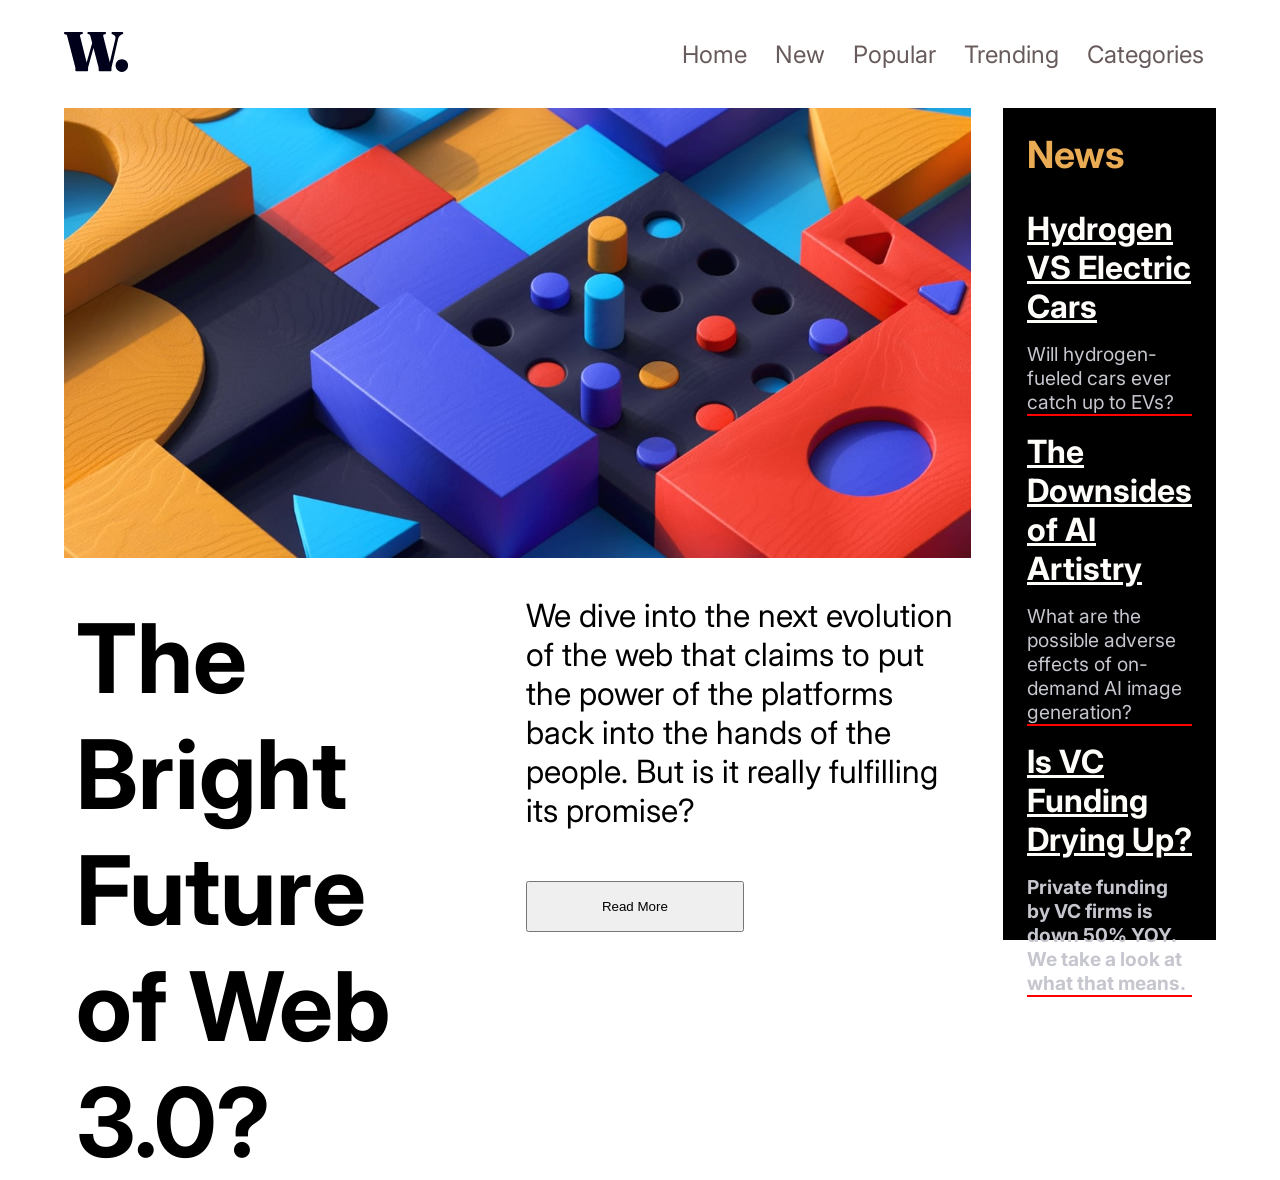
==== index.html @ c896c4df "initial commit" ====
<!DOCTYPE html>
<html lang="en">
<head>
  <meta charset="UTF-8">
  <meta name="viewport" content="width=device-width, initial-scale=1.0"> <!-- displays site properly based on user's device -->

  <link rel="icon" type="image/png" sizes="32x32" href="./assets/images/favicon-32x32.png">
  
  <title>Frontend Mentor | News homepage</title>
  <link rel="stylesheet" href="/style.css">

  <!-- Feel free to remove these styles or customise in your own stylesheet 👍 -->
  <!-- <style>
    .attribution { font-size: 11px; text-align: center; }
    .attribution a { color: hsl(228, 45%, 44%); }
  </style> -->
</head>
<body>
  <div class="container">
    <header>
     <nav>
      <div class="nav">
      <img src="/assets/images/logo.svg" alt="logo">
      </div>
      <div class="nav">
      <ul class="nav-list">
        <li class="nav-bar">Home</li>
        <li class="nav-bar">New</li>
        <li class="nav-bar">Popular</li>
        <li class="nav-bar">Trending</li>
        <li class="nav-bar">Categories</li>
      </ul>
      </div>
     </nav>
    </header>
    <main>
      <div class="grid-container">
        <div class="box">
        </div>
        <div class="box">
          <div class="sidebar">
            <h3 class="sidebar-heading">News</h3>
            <div class="flex-menu">
              <div class="menu">
                <a href="">
                  <h4 class="sub-heading">Hydrogen VS Electric Cars</h4>
                </a>
                <p>Will hydrogen-fueled cars ever catch up to EVs?</p>
              </div>
              <div class="menu">
                <a href="">
                  <h4 class="sub-heading">The Downsides of AI Artistry</h4>
                </a>
                <p>What are the possible adverse effects of on-demand AI image generation?</p>
              </div>
              <div class="menu">
                <a href="">
                  <h4 class="sub-heading">Is VC Funding Drying Up?<h3>
                </a>
                    <p>Private funding by VC firms is down 50% YOY. We take a look at what that means.
                    <p>
              </div>
            </div>
          </div>
        </div>
        <div class="box">
          <h2>The Bright Future of Web 3.0?</h2>
        </div>
        <div class="box">
          <p>We dive into the next evolution of the web that claims to put the power of the platforms back into the hands of the
          people.
          But is it really fulfilling its promise?</p>
          <button>Read More</button>
        </div>
        
      </div>

      </div>
    </main>
  </div>

</body>
</html>


  
  
  
  
  
<!--   
  The Bright Future of Web 3.0?
  
  We dive into the next evolution of the web that claims to put the power of the platforms back into the hands of the
  people.
  But is it really fulfilling its promise?
  
  Read more
  
  New
  
  Hydrogen VS Electric Cars
  Will hydrogen-fueled cars ever catch up to EVs?
  
  <h3>The Downsides of AI Artistry</h3>
  <p>What are the possible adverse effects of on-demand AI image generation?</p>
  
  <h3>Is VC Funding Drying Up?<h3>
  <p>Private funding by VC firms is down 50% YOY. We take a look at what that means.<p>
  
  01
  Reviving Retro PCs
  What happens when old PCs are given modern upgrades?
  
  02
  Top 10 Laptops of 2022
  Our best picks for various needs and budgets.
  
  03
  The Growth of Gaming
  How the pandemic has sparked fresh opportunities. -->
  
  <!-- <div class="attribution">
    Challenge by <a href="https://www.frontendmentor.io?ref=challenge" target="_blank">Frontend Mentor</a>.
    Coded by
<a href="#">Your Name Here</a>.
</div> -->
---- style.css ----
@import url('https://fonts.googleapis.com/css2?family=Inter:wght@200;400&display=swap');

* {
    margin: 0;
    padding: 0;
    box-sizing: border-box;
}

body {

    min-height: 100vh;
    margin-inline: 4rem;
    font-family: Inter;
}

.container {
    display: flex;
    flex-direction: column;
}

nav {
    display: flex;
    flex-direction: row;
    justify-content: space-between;
    align-items: center;
    margin: 2rem auto;

}

ul {
    list-style-type: none;
}

ul li {
    display: inline-block;
    margin-inline: 0.5em;
    color: #685b5b;
    font-size: 1.5rem;
}

.grid-container {
    display: grid;
    grid-template-columns: 2fr 1fr 1fr 1fr;
    grid-auto-rows: 400px;
    column-gap: 2rem;
    ;
    row-gap: 2rem;
}

.box {
    background-color: #000;
    color: #fff;
    font-size: 2rem;
    padding: 0.5rem;

}

.box:nth-child(1) {
    min-height: 450px;
    background-image: url(/assets/images/image-web-3-desktop.jpg);
    background-size: cover;
}

.box:nth-child(3) {
    margin-top: 3rem;
    font-size: 4rem;
    padding: .75rem;
    color: #000;
    background-color: #fff;
}



.box:nth-child(4) {
    display: flex;
    flex-direction: column;
    justify-content: space-between;
    margin-top: 3rem;
    background-color: #fff;
    color: #000;
}

/* .box.box:nth-child(2) {
    background-color: hsl(240, 100%, 5%);
    display: flex;
    flex-direction: column;
    justify-content: space-between;
    align-items: center;



} */

h2 {
    color: #000;
}

button {

    padding: 1rem;
    width: 50%;
    /* margin: 4rem auto; */

}

.grid-container .box:first-child {
    grid-column: 1/4;
    grid-row: 1/2;

}



.grid-container .box:nth-child(2) {

    grid-row: 1/3;


}


.grid-container .box:nth-child(3) {
    grid-column: 1/2;
}

.grid-container .box:nth-child(4) {
    grid-column: 2/4;

}

.sidebar {
    display: flex;
    flex-direction: column;
    justify-content: space-between;
    padding: 1rem;

}



.sidebar-heading {
    font: .5rem;
    color: hsl(35, 77%, 62%);
    margin-bottom: 1rem;
}

.sub-heading {
    margin: 1rem auto;
}

.menu {
    border-bottom: 2px solid red;
}

.menu p {
    font-size: 1.2rem;



}




.menu p {
    color: hsl(233, 8%, 79%);
}



.menu a:visited {
    color: hsl(36, 100%, 99%)
}


.menu a h4:hover,
.menu a h4:focus {
    color: hsl(35, 77%, 62%);
}

.menu a h4:active {
    color: hsl(0, 0%, 100%);
}


@media screen and (min-width: 300px) {}
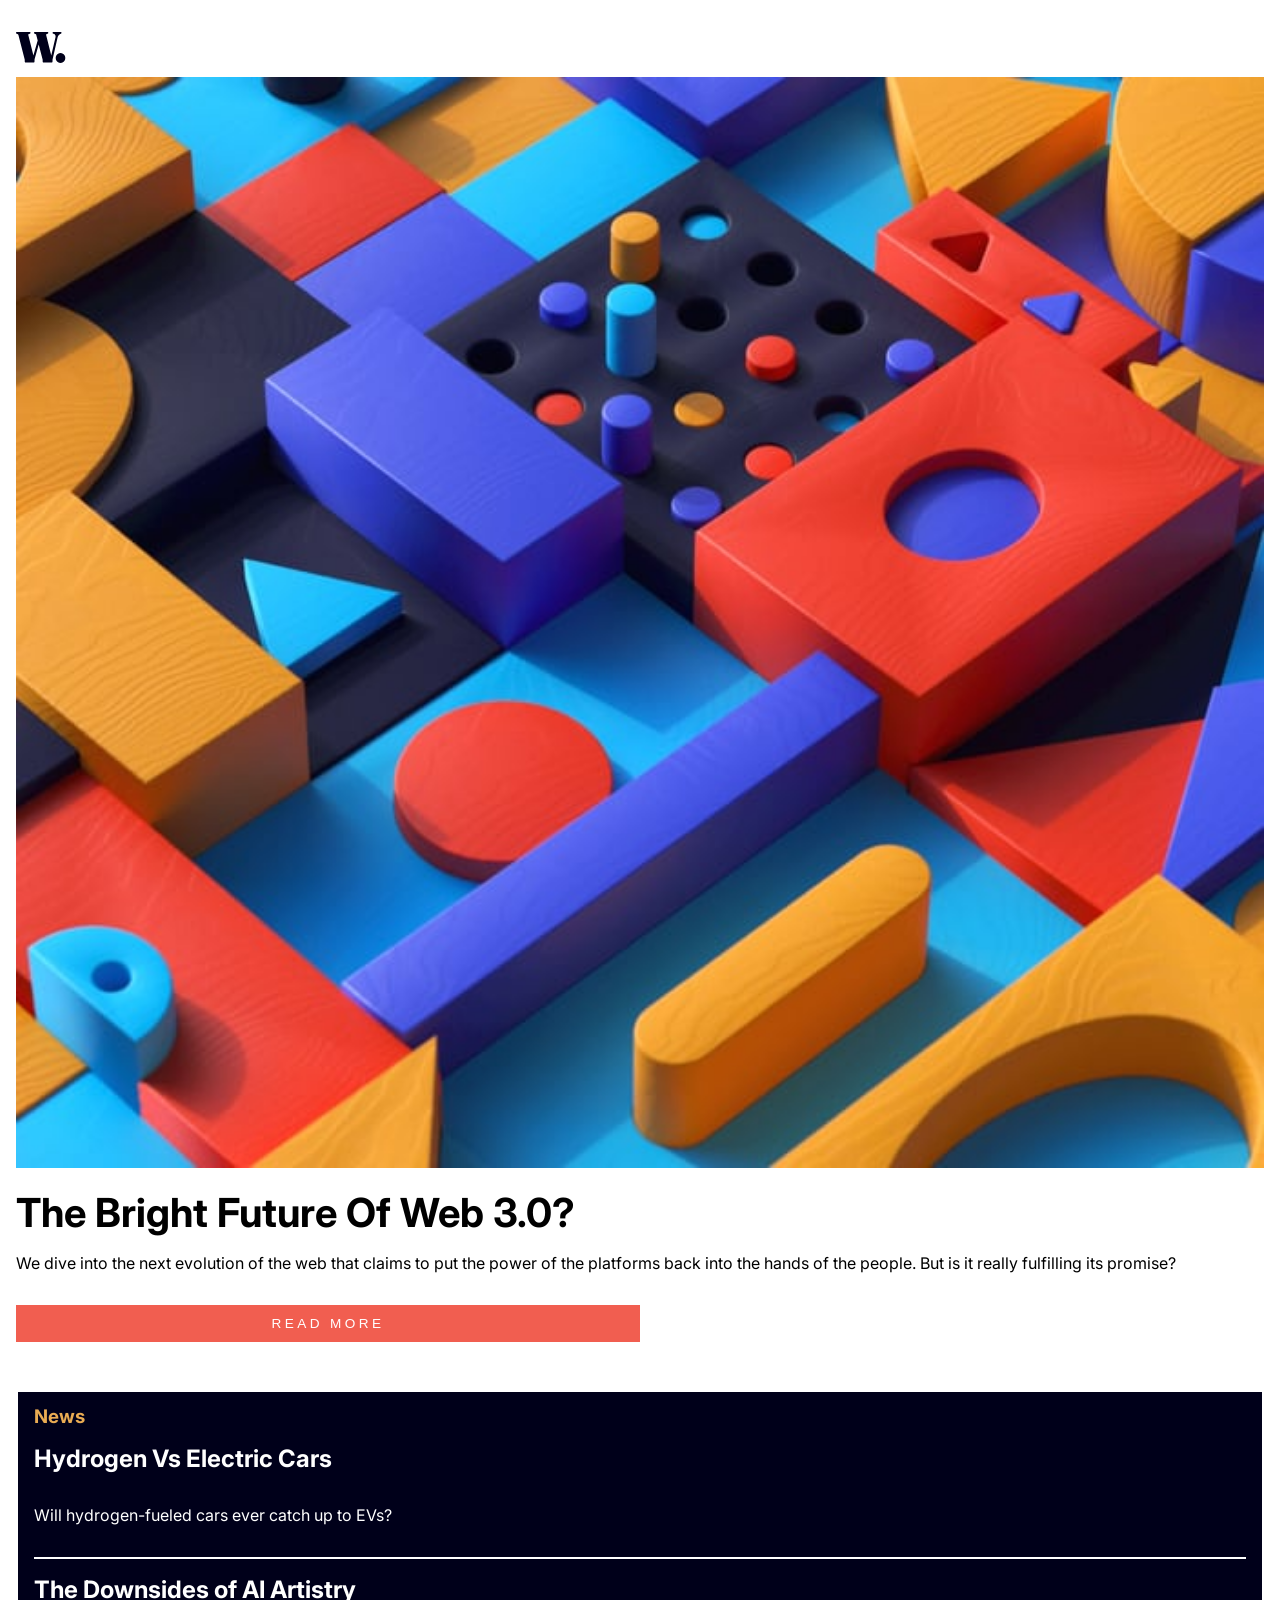
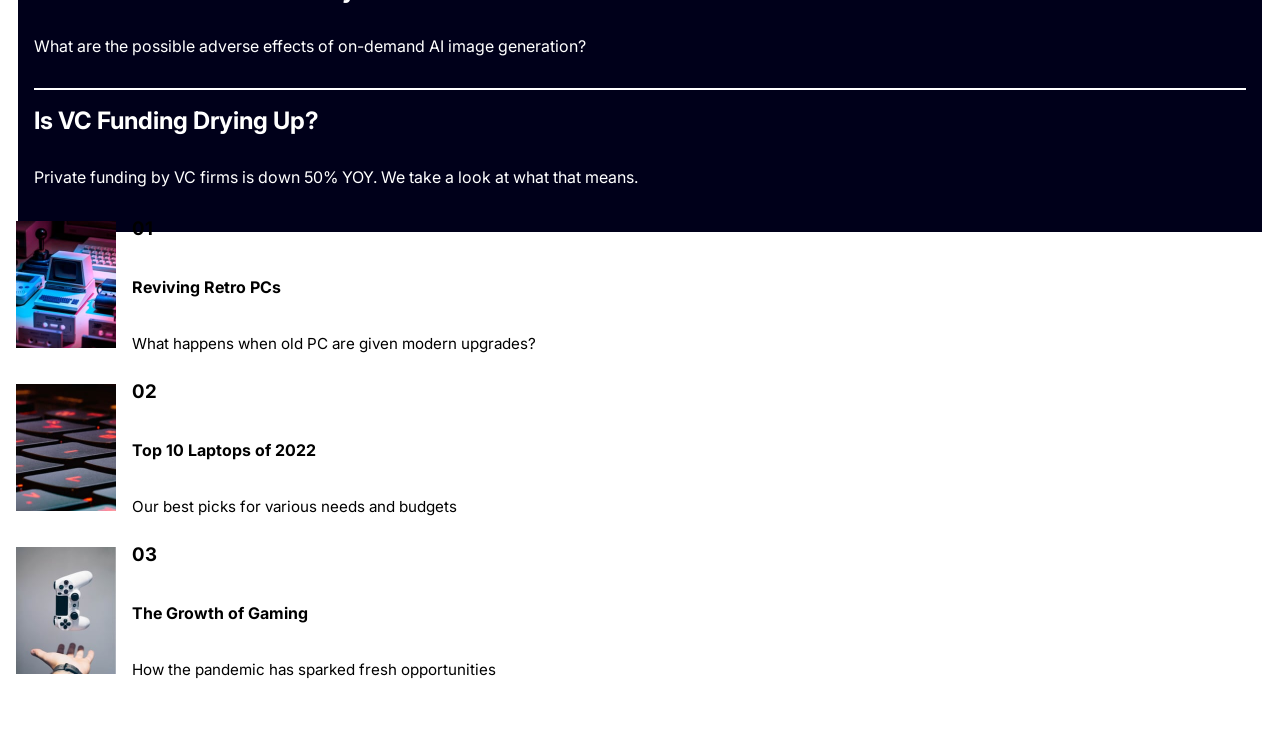
==== commit 4399ecbc: "renamed index file" ====
--- a/index.html
+++ b/index.html
@@ -1,127 +1,99 @@
 <!DOCTYPE html>
 <html lang="en">
 <head>
-  <meta charset="UTF-8">
-  <meta name="viewport" content="width=device-width, initial-scale=1.0"> <!-- displays site properly based on user's device -->
-
-  <link rel="icon" type="image/png" sizes="32x32" href="./assets/images/favicon-32x32.png">
-  
-  <title>Frontend Mentor | News homepage</title>
-  <link rel="stylesheet" href="/style.css">
-
-  <!-- Feel free to remove these styles or customise in your own stylesheet 👍 -->
-  <!-- <style>
-    .attribution { font-size: 11px; text-align: center; }
-    .attribution a { color: hsl(228, 45%, 44%); }
-  </style> -->
+    <meta charset="UTF-8">
+    <meta name="viewport" content="width=device-width, initial-scale=1.0">
+    <link rel="stylesheet" href="https://cdnjs.cloudflare.com/ajax/libs/font-awesome/4.7.0/css/font-awesome.min.css">
+    <link rel="stylesheet" href="/styles.css">
+    <title>News</title>
+    
 </head>
 <body>
-  <div class="container">
-    <header>
-     <nav>
-      <div class="nav">
-      <img src="/assets/images/logo.svg" alt="logo">
-      </div>
-      <div class="nav">
-      <ul class="nav-list">
-        <li class="nav-bar">Home</li>
-        <li class="nav-bar">New</li>
-        <li class="nav-bar">Popular</li>
-        <li class="nav-bar">Trending</li>
-        <li class="nav-bar">Categories</li>
-      </ul>
-      </div>
-     </nav>
-    </header>
-    <main>
-      <div class="grid-container">
-        <div class="box">
-        </div>
-        <div class="box">
-          <div class="sidebar">
-            <h3 class="sidebar-heading">News</h3>
-            <div class="flex-menu">
-              <div class="menu">
-                <a href="">
-                  <h4 class="sub-heading">Hydrogen VS Electric Cars</h4>
-                </a>
-                <p>Will hydrogen-fueled cars ever catch up to EVs?</p>
-              </div>
-              <div class="menu">
-                <a href="">
-                  <h4 class="sub-heading">The Downsides of AI Artistry</h4>
-                </a>
-                <p>What are the possible adverse effects of on-demand AI image generation?</p>
-              </div>
-              <div class="menu">
-                <a href="">
-                  <h4 class="sub-heading">Is VC Funding Drying Up?<h3>
-                </a>
-                    <p>Private funding by VC firms is down 50% YOY. We take a look at what that means.
-                    <p>
-              </div>
+    <div class="container">
+        <header>
+            <nav>
+                <div id="logo">
+                    <figure>
+                        <img src="/assets/images/logo.svg" alt="">
+                    </figure>
+                </div>
+                <div class="menu-list overlay" id="myNav">
+                    <a href="javascript:void(0)" class="closebtn" onclick="closeNav()">&times;</a>
+                    <ul class="overlay-content">
+                        <li class="list-item">Home</li>
+                        <li class="list-item">New</li>
+                        <li class="list-item">Popular</li>
+                        <li class="list-item">Trending</li>
+                        <li class="list-item">Categories</li>
+                    </ul>
+                </div>
+               <a id="hamburger" onclick="openNav()">&#9776;</a>
+            </nav>
+        </header>
+        <main>
+            <div class="banner">
+                <img src="./assets/images/image-web-3-mobile.jpg" alt="">
             </div>
-          </div>
-        </div>
-        <div class="box">
-          <h2>The Bright Future of Web 3.0?</h2>
-        </div>
-        <div class="box">
-          <p>We dive into the next evolution of the web that claims to put the power of the platforms back into the hands of the
-          people.
-          But is it really fulfilling its promise?</p>
-          <button>Read More</button>
-        </div>
-        
-      </div>
+            <section>
+                <div class="section">
+                    <h3>The Bright Future Of Web 3.0?</h3>
+                    <p>We dive into the next evolution of the web that claims to put the power of the platforms back into the hands of the people. But is it really fulfilling its promise?</p>
+                    <button>Read More</button>
+                </div>
+                <div class="section2">
+                    <h3>News</h3>
+                    <div class="bottom">
+                        <h2>Hydrogen Vs Electric Cars</h2>
+                        <p>Will hydrogen-fueled cars ever catch up to EVs?</p>
+                    </div>
+                    <div class="bottom">
+                        <h2>The Downsides of AI Artistry</h2>
+                        <p>What are the possible adverse effects of on-demand AI image generation?</p>
+                    </div>
+                    <div>
+                        <h2>Is VC Funding Drying Up?</h2>
+                        <p>Private funding by VC firms is down 50% YOY. We take a look at what that means.
+                        <p>
+                    </div>
+                </div>
+            </section>
+        </main>
+        <footer>
+            <div class="summary">
+                <article>
+                    <div>
+                        <figure><img src="/assets/images/image-retro-pcs.jpg" alt=""></figure>
+                    </div>
+                    <div>
+                        <h3>01</h3>
+                        <h4>Reviving Retro PCs</h4>
+                        <p>What happens when old PC are given modern upgrades?</p>
+                    </div>
+                </article>
+                <article>
+                    <div>
+                        <figure><img src="/assets/images/image-top-laptops.jpg" alt=""></figure>
+                    </div>
+                    <div>
+                        <h3>02</h3>
+                        <h4>Top 10 Laptops of 2022</h4>
+                        <p>Our best picks for various needs and budgets</p>
+                    </div>
+                </article>
+                <article>
+                    <div>
+                        <figure><img src="assets/images/image-gaming-growth.jpg" alt=""></figure>
+                    </div>
+                    <div>
+                        <h3>03</h3>
+                        <h4>The Growth of Gaming</h4>
+                        <p>How the pandemic has sparked fresh opportunities</p>
+                    </div>
+                </article>
 
-      </div>
-    </main>
-  </div>
-
+            </div>
+        </footer>
+    </div>
+    <script src="/hamburger-menu.js"></script>
 </body>
-</html>
-
-
-  
-  
-  
-  
-  
-<!--   
-  The Bright Future of Web 3.0?
-  
-  We dive into the next evolution of the web that claims to put the power of the platforms back into the hands of the
-  people.
-  But is it really fulfilling its promise?
-  
-  Read more
-  
-  New
-  
-  Hydrogen VS Electric Cars
-  Will hydrogen-fueled cars ever catch up to EVs?
-  
-  <h3>The Downsides of AI Artistry</h3>
-  <p>What are the possible adverse effects of on-demand AI image generation?</p>
-  
-  <h3>Is VC Funding Drying Up?<h3>
-  <p>Private funding by VC firms is down 50% YOY. We take a look at what that means.<p>
-  
-  01
-  Reviving Retro PCs
-  What happens when old PCs are given modern upgrades?
-  
-  02
-  Top 10 Laptops of 2022
-  Our best picks for various needs and budgets.
-  
-  03
-  The Growth of Gaming
-  How the pandemic has sparked fresh opportunities. -->
-  
-  <!-- <div class="attribution">
-    Challenge by <a href="https://www.frontendmentor.io?ref=challenge" target="_blank">Frontend Mentor</a>.
-    Coded by
-<a href="#">Your Name Here</a>.
-</div> -->+</html>
--- a/styles.css
+++ b/styles.css
@@ -0,0 +1,225 @@
+@import url('https://fonts.googleapis.com/css2?family=Inter:wght@200;400&display=swap');
+
+
+
+* {
+    margin: 0;
+    padding: 0;
+    box-sizing: border-box;
+}
+
+body {
+    min-height: 100vh;
+    font-family: Inter;
+
+
+
+}
+
+.container {
+    padding: 1rem 1rem;
+    margin: 1rem auto;
+    display: flex;
+    flex-direction: column;
+    flex-wrap: wrap;
+
+}
+
+nav {
+    display: flex;
+    flex-direction: row;
+    justify-content: space-between;
+    align-items: center;
+}
+
+ul li {
+    list-style-type: none;
+    /* display: block; */
+
+}
+
+
+
+.banner img {
+    width: 100%;
+    margin-bottom: 1rem;
+}
+
+
+#logo img {
+    width: 50px;
+    margin-bottom: 10px;
+}
+
+#hamburger {
+    font-size: 38px;
+    margin-bottom: 1rem;
+}
+
+button {
+    padding: .5em;
+    margin: 1rem auto;
+    width: 50%;
+    color: #fff;
+    background-color: hsl(5, 85%, 63%);
+    border: none;
+    letter-spacing: .25em;
+    text-transform: uppercase;
+    font-size: .65rem;
+}
+
+button:hover,
+button:focus {
+    background-color: hsl(240, 100%, 5%);
+}
+
+.section2 {
+    border: 2px solid #fff;
+    color: #fff;
+    background-color: hsl(240, 100%, 5%);
+    margin: 2em auto;
+    padding: .825rem 1rem;
+
+}
+
+.bottom {
+    border-bottom: 2px solid #fff;
+    margin: 1rem auto;
+}
+
+.section h3 {
+    font-size: 2.5rem;
+}
+
+.section p {
+    margin: 1rem auto;
+}
+
+.section2 p {
+    margin: 2rem 0;
+    color: #fff;
+    padding: 1rem auto;
+
+}
+
+.section2 h3 {
+    color: hsl(35, 77%, 62%);
+
+}
+
+article {
+    display: flex;
+    flex-direction: row;
+    gap: 1rem;
+    margin: 2rem 0;
+}
+
+
+article p {
+    font-size: .95rem;
+}
+
+article div:nth-child(2) {
+    display: flex;
+    flex-direction: column;
+    justify-content: space-between;
+    line-height: 1em;
+}
+
+figure img {
+    width: 100px;
+}
+
+
+.overlay {
+    height: 100%;
+    width: 0;
+    position: fixed;
+    z-index: 1;
+    top: 0;
+    right: 0;
+    background-color: rgb(255, 255, 255);
+    /* background-color: rgba(255, 255, 255, 0.9); */
+    overflow-x: hidden;
+    transition: 0.5s;
+}
+
+.overlay-content {
+    position: relative;
+    top: 20%;
+    width: 100%;
+    text-align: left;
+    margin-top: 30px;
+    padding-left: 1rem;
+    font-size: 1.2rem;
+}
+
+.overlay a {
+    padding: 8px;
+    text-decoration: none;
+    font-size: 36px;
+    color: #818181;
+    display: block;
+    transition: 0.3s;
+}
+
+.overlay a:hover,
+.overlay a:focus {
+    color: #f1f1f1;
+}
+
+.overlay .closebtn {
+    position: absolute;
+    top: 20px;
+    right: 45px;
+    font-size: 60px;
+}
+
+
+/* @media screen and (max-height: 450px) {
+    .overlay a {
+        font-size: 20px
+    }
+
+    .overlay .closebtn {
+        font-size: 50px;
+        top: 15px;
+        right: 35px;
+    }
+
+    .overlay-content li {
+        margin: 1rem auto;
+    }
+} */
+
+@media screen and (min-width: 400px) {
+
+
+    .overlay-content {
+        font-size: 1.6rem;
+
+    }
+
+    .list-item {
+        margin: 2rem auto;
+
+    }
+
+    button {
+        padding: .8em;
+        margin: 1rem auto;
+        font-size: .85rem;
+    }
+}
+
+
+@media screen and (min-width: 1000px) {
+    nav #hamburger {
+        display: none;
+    }
+
+    nav #myNav {
+        display: none;
+    }
+
+}
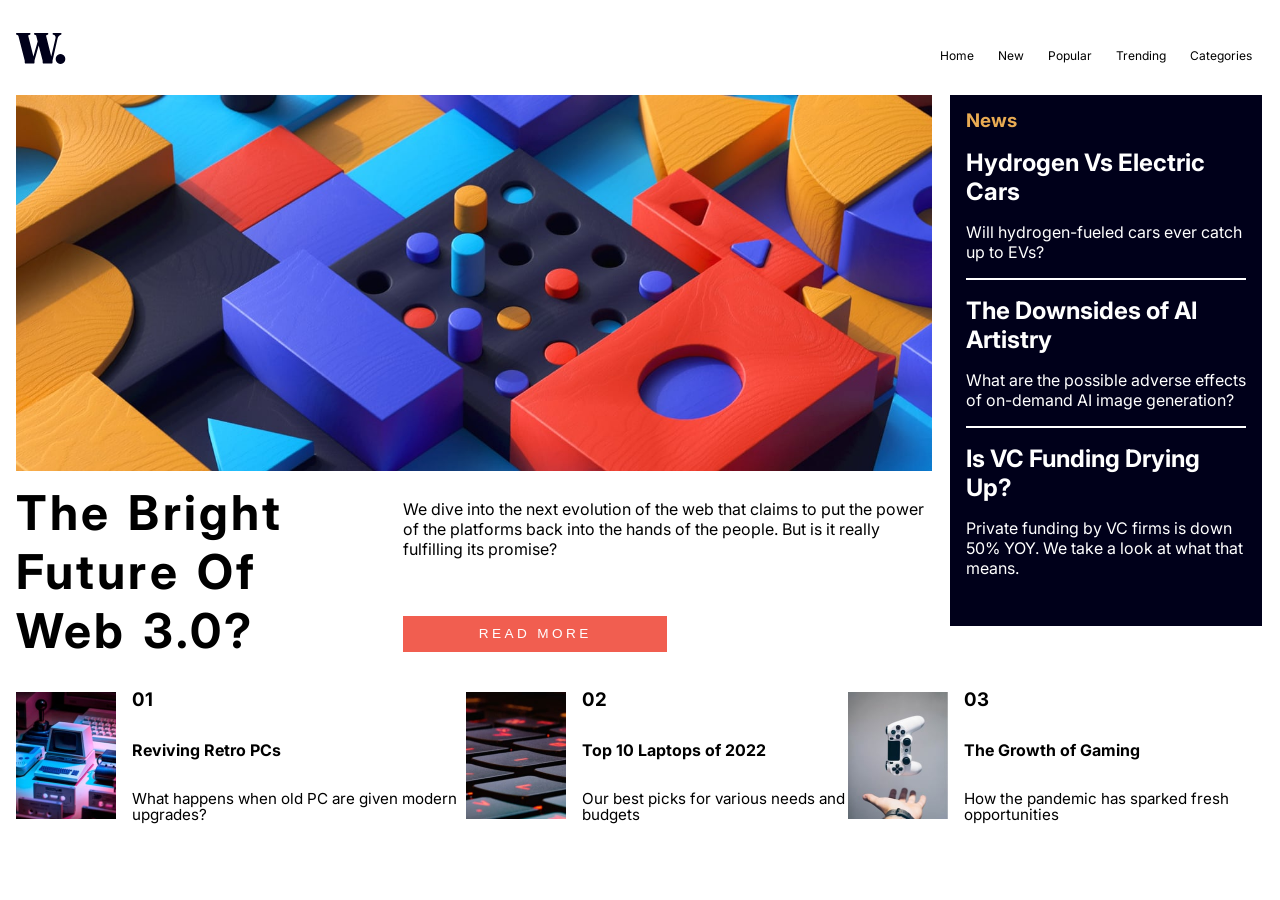
==== commit d9009354: "Removing existing project files prior to the push to GitHub." ====
--- a/index.html
+++ b/index.html
@@ -27,19 +27,37 @@
                         <li class="list-item">Categories</li>
                     </ul>
                 </div>
+                <ul class="desktop-view">
+                    <li class="list-item">Home</li>
+                    <li class="list-item">New</li>
+                    <li class="list-item">Popular</li>
+                    <li class="list-item">Trending</li>
+                    <li class="list-item">Categories</li>
+                </ul>
                <a id="hamburger" onclick="openNav()">&#9776;</a>
             </nav>
         </header>
         <main>
-            <div class="banner">
-                <img src="./assets/images/image-web-3-mobile.jpg" alt="">
+            <div class="flex-item">
+                <div class="banner">
+                    <!-- <img src="./assets/images/image-web-3-mobile.jpg" alt=""> -->
+                    <img srcset="./assets/images/image-web-3-mobile.jpg 686w,
+                                ./assets/images/image-web-3-desktop.jpg 1460w"
+                    sizes="(max-width: 699px) 686px, 1460px"
+                     src="./assets/images/image-web-3-desktop.jpg" alt="banner">
+                </div>
+                    <div class="section">
+                        <div class="flex-min">
+                            <h3>The Bright Future Of Web 3.0?</h3>
+                        </div>
+                        <div class="flex-min">
+                            <div>
+                                <p>We dive into the next evolution of the web that claims to put the power of the platforms back into the hands of the people. But is it really fulfilling its promise?</p>
+                            </div>
+                            <div><button>Read More</button></div>
+                        </div>
+                    </div>
             </div>
-            <section>
-                <div class="section">
-                    <h3>The Bright Future Of Web 3.0?</h3>
-                    <p>We dive into the next evolution of the web that claims to put the power of the platforms back into the hands of the people. But is it really fulfilling its promise?</p>
-                    <button>Read More</button>
-                </div>
                 <div class="section2">
                     <h3>News</h3>
                     <div class="bottom">
@@ -56,40 +74,45 @@
                         <p>
                     </div>
                 </div>
-            </section>
         </main>
         <footer>
             <div class="summary">
-                <article>
-                    <div>
-                        <figure><img src="/assets/images/image-retro-pcs.jpg" alt=""></figure>
-                    </div>
-                    <div>
-                        <h3>01</h3>
-                        <h4>Reviving Retro PCs</h4>
-                        <p>What happens when old PC are given modern upgrades?</p>
-                    </div>
-                </article>
-                <article>
-                    <div>
-                        <figure><img src="/assets/images/image-top-laptops.jpg" alt=""></figure>
-                    </div>
-                    <div>
-                        <h3>02</h3>
-                        <h4>Top 10 Laptops of 2022</h4>
-                        <p>Our best picks for various needs and budgets</p>
-                    </div>
-                </article>
-                <article>
-                    <div>
-                        <figure><img src="assets/images/image-gaming-growth.jpg" alt=""></figure>
-                    </div>
-                    <div>
-                        <h3>03</h3>
-                        <h4>The Growth of Gaming</h4>
-                        <p>How the pandemic has sparked fresh opportunities</p>
-                    </div>
-                </article>
+                <div>
+                    <article>
+                        <div>
+                            <figure><img src="/assets/images/image-retro-pcs.jpg" alt=""></figure>
+                        </div>
+                        <div>
+                            <h3>01</h3>
+                            <h4>Reviving Retro PCs</h4>
+                            <p>What happens when old PC are given modern upgrades?</p>
+                        </div>
+                    </article>
+                </div>
+                <div>
+                    <article>
+                        <div>
+                            <figure><img src="/assets/images/image-top-laptops.jpg" alt=""></figure>
+                        </div>
+                        <div>
+                            <h3>02</h3>
+                            <h4>Top 10 Laptops of 2022</h4>
+                            <p>Our best picks for various needs and budgets</p>
+                        </div>
+                    </article>
+                </div>
+                <div>
+                    <article>
+                        <div>
+                            <figure><img src="assets/images/image-gaming-growth.jpg" alt=""></figure>
+                        </div>
+                        <div>
+                            <h3>03</h3>
+                            <h4>The Growth of Gaming</h4>
+                            <p>How the pandemic has sparked fresh opportunities</p>
+                        </div>
+                    </article>
+                </div>
 
             </div>
         </footer>
--- a/styles.css
+++ b/styles.css
@@ -18,7 +18,7 @@
 
 .container {
     padding: 1rem 1rem;
-    margin: 1rem auto;
+    margin: 0 auto;
     display: flex;
     flex-direction: column;
     flex-wrap: wrap;
@@ -42,7 +42,7 @@
 
 .banner img {
     width: 100%;
-    margin-bottom: 1rem;
+    margin-bottom: .5rem;
 }
 
 
@@ -66,6 +66,7 @@
     letter-spacing: .25em;
     text-transform: uppercase;
     font-size: .65rem;
+    cursor: pointer;
 }
 
 button:hover,
@@ -88,7 +89,8 @@
 }
 
 .section h3 {
-    font-size: 2.5rem;
+    font-size: 3rem;
+
 }
 
 .section p {
@@ -96,7 +98,7 @@
 }
 
 .section2 p {
-    margin: 2rem 0;
+    margin: 1rem 0;
     color: #fff;
     padding: 1rem auto;
 
@@ -175,6 +177,10 @@
     font-size: 60px;
 }
 
+.desktop-view {
+    display: none;
+}
+
 
 /* @media screen and (max-height: 450px) {
     .overlay a {
@@ -207,19 +213,80 @@
 
     button {
         padding: .8em;
-        margin: 1rem auto;
+        margin: .5rem auto;
         font-size: .85rem;
     }
 }
 
 
-@media screen and (min-width: 1000px) {
+@media screen and (min-width: 700px) {
     nav #hamburger {
         display: none;
     }
 
-    nav #myNav {
+    /* nav #myNav {
         display: none;
     }
 
+    nav .menu-list .overlay-content .list-item {
+        display: inline-block;
+    } */
+
+    .desktop-view {
+        display: flex;
+    }
+
+    ul .list-item {
+        padding: 0 1em;
+        font-size: .75rem;
+    }
+
+
+
+    main {
+        display: flex;
+        flex-direction: row;
+        gap: 1em;
+        margin-bottom: 0;
+
+
+    }
+
+    .flex-item {
+        display: flex;
+        flex-direction: column;
+
+
+    }
+
+    .section {
+        display: flex;
+        flex-direction: row;
+        gap: 2em;
+        justify-content: space-between;
+
+    }
+
+    .flex-min {
+        display: flex;
+        flex-direction: column;
+        justify-content: space-between;
+    }
+
+    .summary {
+        display: flex;
+        flex-direction: row;
+    }
+
+    .section2 {
+        margin-top: -0.1em;
+    }
+
+    .section h3 {
+        letter-spacing: .1ch;
+        word-spacing: .25rem;
+    }
+
+
+
 }
